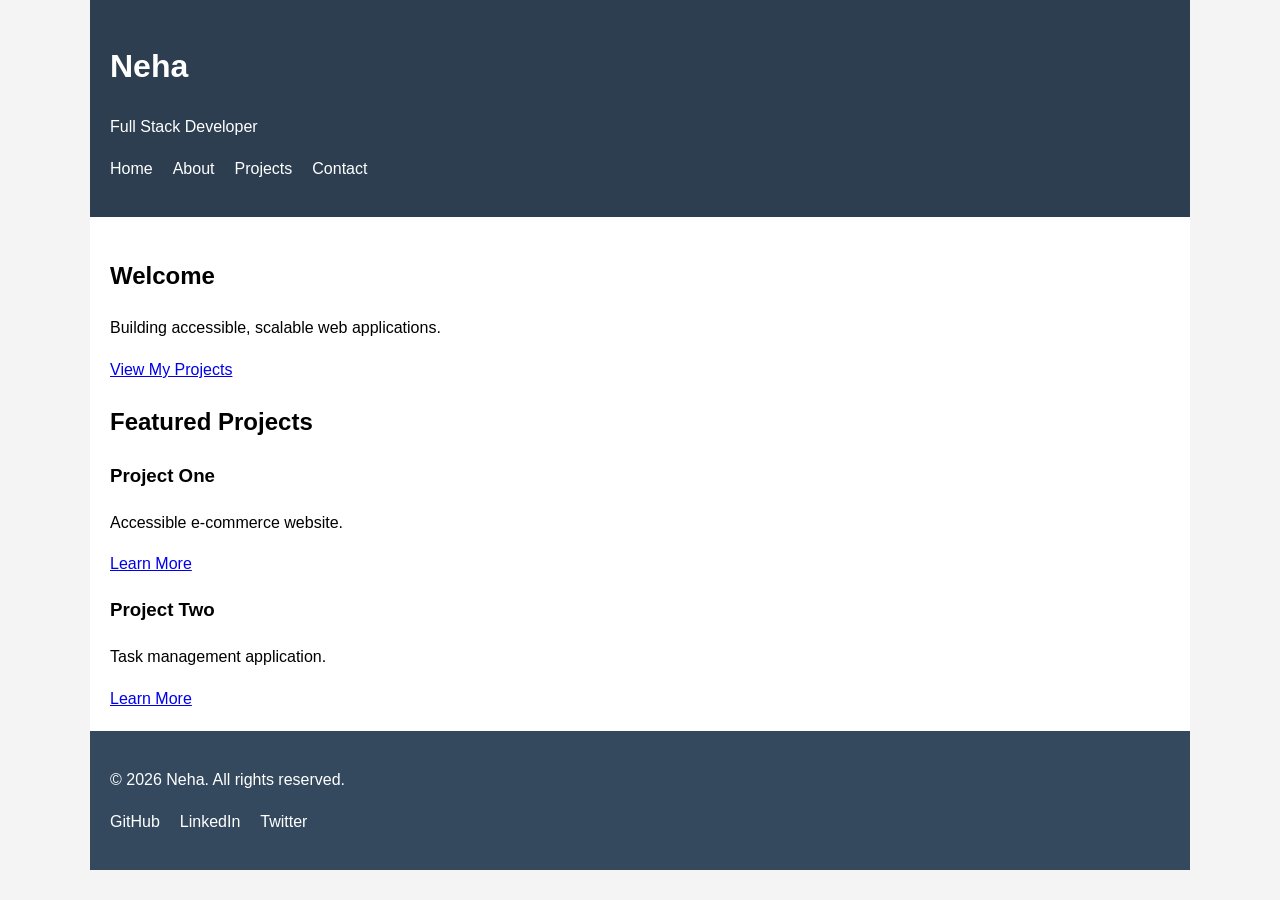
==== index.html @ 7d513105 "Initial commit" ====
<!DOCTYPE html>
<html lang="en">
<head>
<meta charset="UTF-8">
<meta name="viewport" content="width=device-width, initial-scale=1.0">

<title>Neha | Full Stack Developer Portfolio</title>

<meta name="description"
content=" portfolio showcasing web development projects, skills, experience, and contact information.">

<meta name="keywords"
content="Portfolio, Full Stack Developer, HTML, CSS, JavaScript">

<meta name="author" content="Neha">

<meta name="robots" content="index,follow">

<link rel="canonical"
href="https://example.com/">

<meta property="og:title"
content="Neha Portfolio">

<meta property="og:description"
content="Explore projects and experience of Neha.">

<meta property="og:type"
content="website">

<meta property="og:url"
content="https://example.com">

<meta property="og:image"
content="images/preview.jpg">

<link rel="stylesheet"
href="styles.css">
</head>

<body>

<a class="skip-link" href="#main-content">
Skip to main content
</a>

<header role="banner">

<h1>Neha</h1>

<p>Full Stack Developer</p>

<nav aria-label="Primary Navigation">

<ul>

<li><a href="index.html" aria-current="page">Home</a></li>

<li><a href="about.html">About</a></li>

<li><a href="projects.html">Projects</a></li>

<li><a href="contact.html">Contact</a></li>

</ul>

</nav>

</header>

<main id="main-content">

<section aria-labelledby="hero-title">

<h2 id="hero-title">
Welcome
</h2>

<p>
Building accessible, scalable web applications.
</p>

<a href="projects.html">
View My Projects
</a>

</section>

<section aria-labelledby="featured-projects">

<h2 id="featured-projects">
Featured Projects
</h2>

<article>

<h3>Project One</h3>

<p>
Accessible e-commerce website.
</p>

<a href="#">
Learn More
</a>

</article>

<article>

<h3>Project Two</h3>

<p>
Task management application.
</p>

<a href="#">
Learn More
</a>

</article>

</section>

</main>

<footer>

<p>
© 2026 Neha. All rights reserved.
</p>

<nav aria-label="Social Links">

<ul>

<li><a href="#" aria-label="GitHub Profile">GitHub</a></li>

<li><a href="#" aria-label="LinkedIn Profile">LinkedIn</a></li>

<li><a href="#" aria-label="Twitter Profile">Twitter</a></li>

</ul>

</nav>

</footer>

</body>
</html>
---- styles.css ----
* {
    box-sizing: border-box;
}

body {
    margin: 0;
    font-family: Arial, sans-serif;
    line-height: 1.6;
    background-color: #f4f4f4; /* Page background */
}

.skip-link {
    position: absolute;
    left: -9999px;
    top: 0;
}

.skip-link:focus {
    left: 10px;
    top: 10px;
    background-color: #000;
    color: #fff;
    padding: 10px;
    z-index: 1000;
}

header {
    max-width: 1100px;
    margin: auto;
    padding: 20px;
    background-color: #2c3e50; /* Dark blue */
    color: white;
}

main {
    max-width: 1100px;
    margin: auto;
    padding: 20px;
    background-color: #ffffff; /* White */
}

footer {
    max-width: 1100px;
    margin: auto;
    padding: 20px;
    background-color: #34495e; /* Dark gray-blue */
    color: white;
}

nav ul {
    display: flex;
    list-style: none;
    gap: 20px;
    padding: 0;
}

nav a {
    color: white;
    text-decoration: none;
}

a:focus,
button:focus,
input:focus,
textarea:focus {
    outline: 3px solid #005fcc;
    outline-offset: 3px;
}

input,
textarea,
button {
    width: 100%;
    padding: 12px;
    margin-top: 6px;
    margin-bottom: 20px;
}

button {
    cursor: pointer;
    background-color: #007bff;
    color: white;
    border: none;
}

button:hover {
    background-color: #0056b3;
}
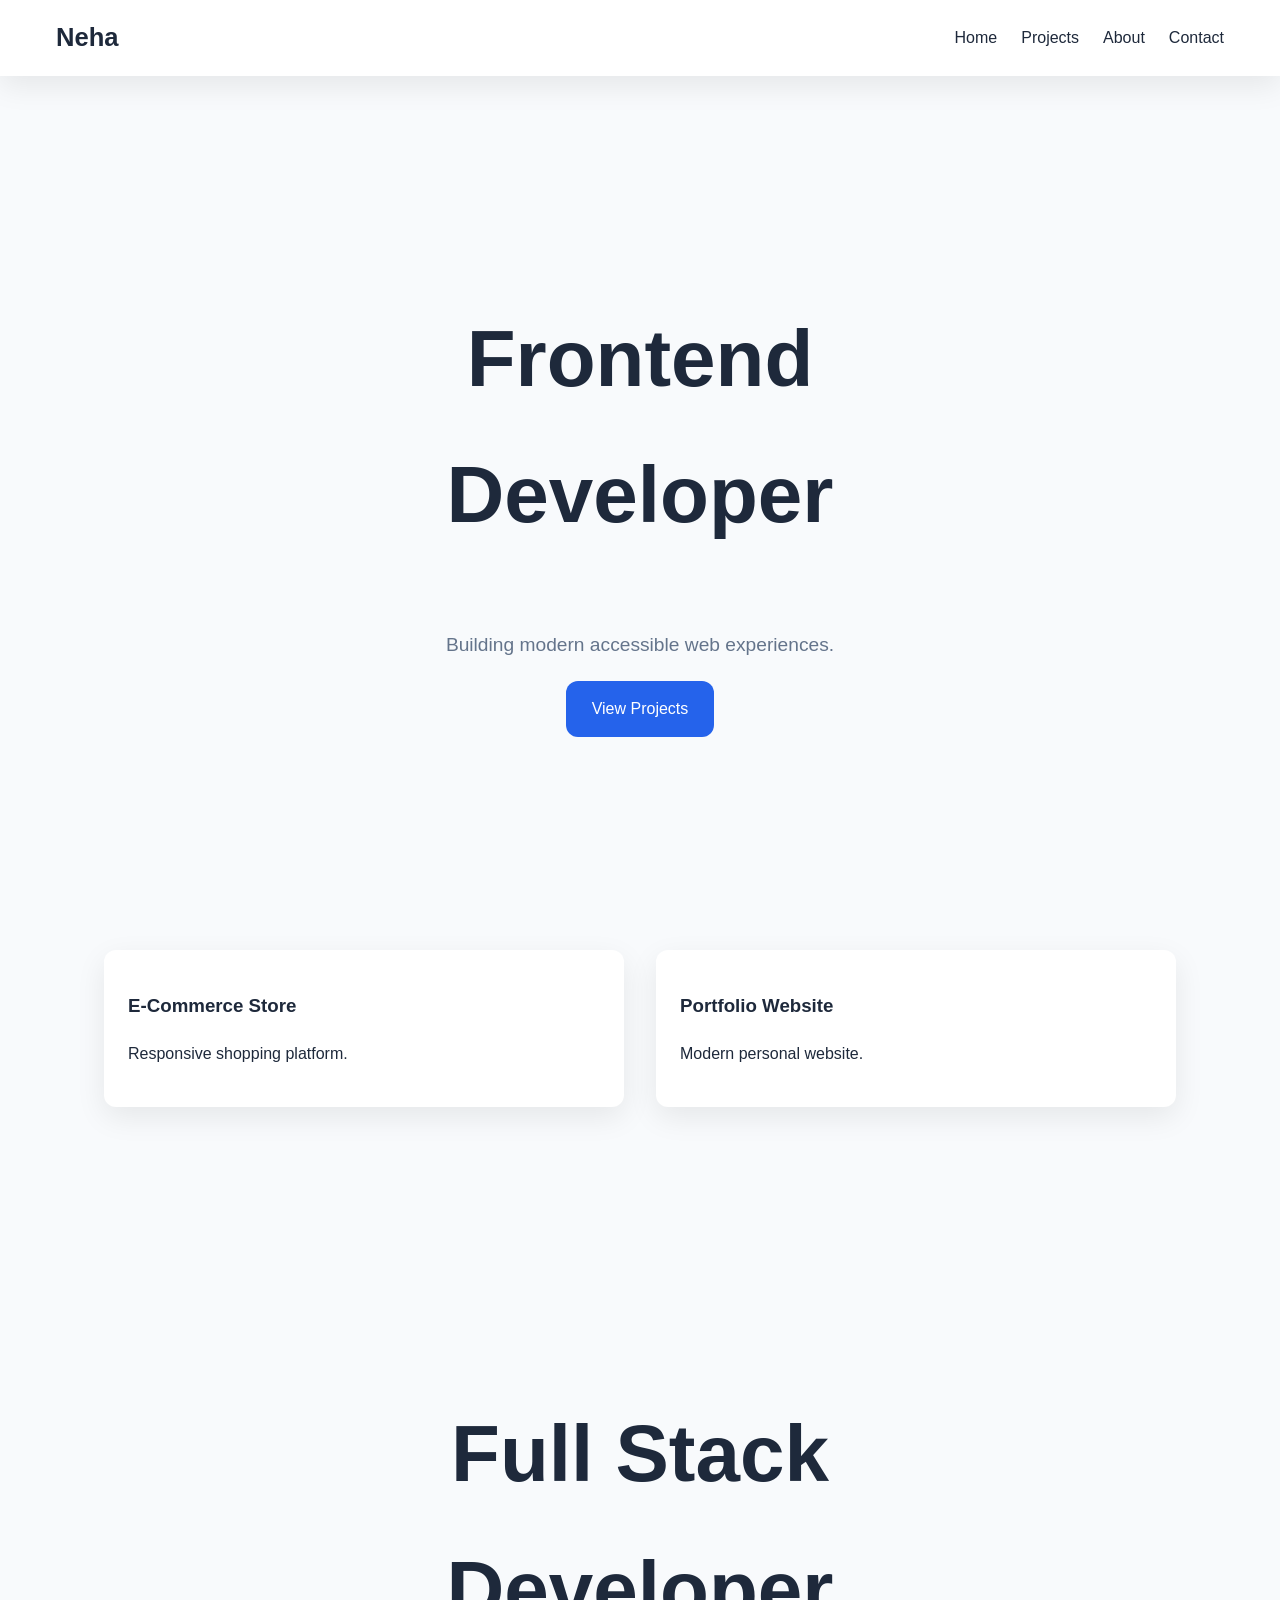
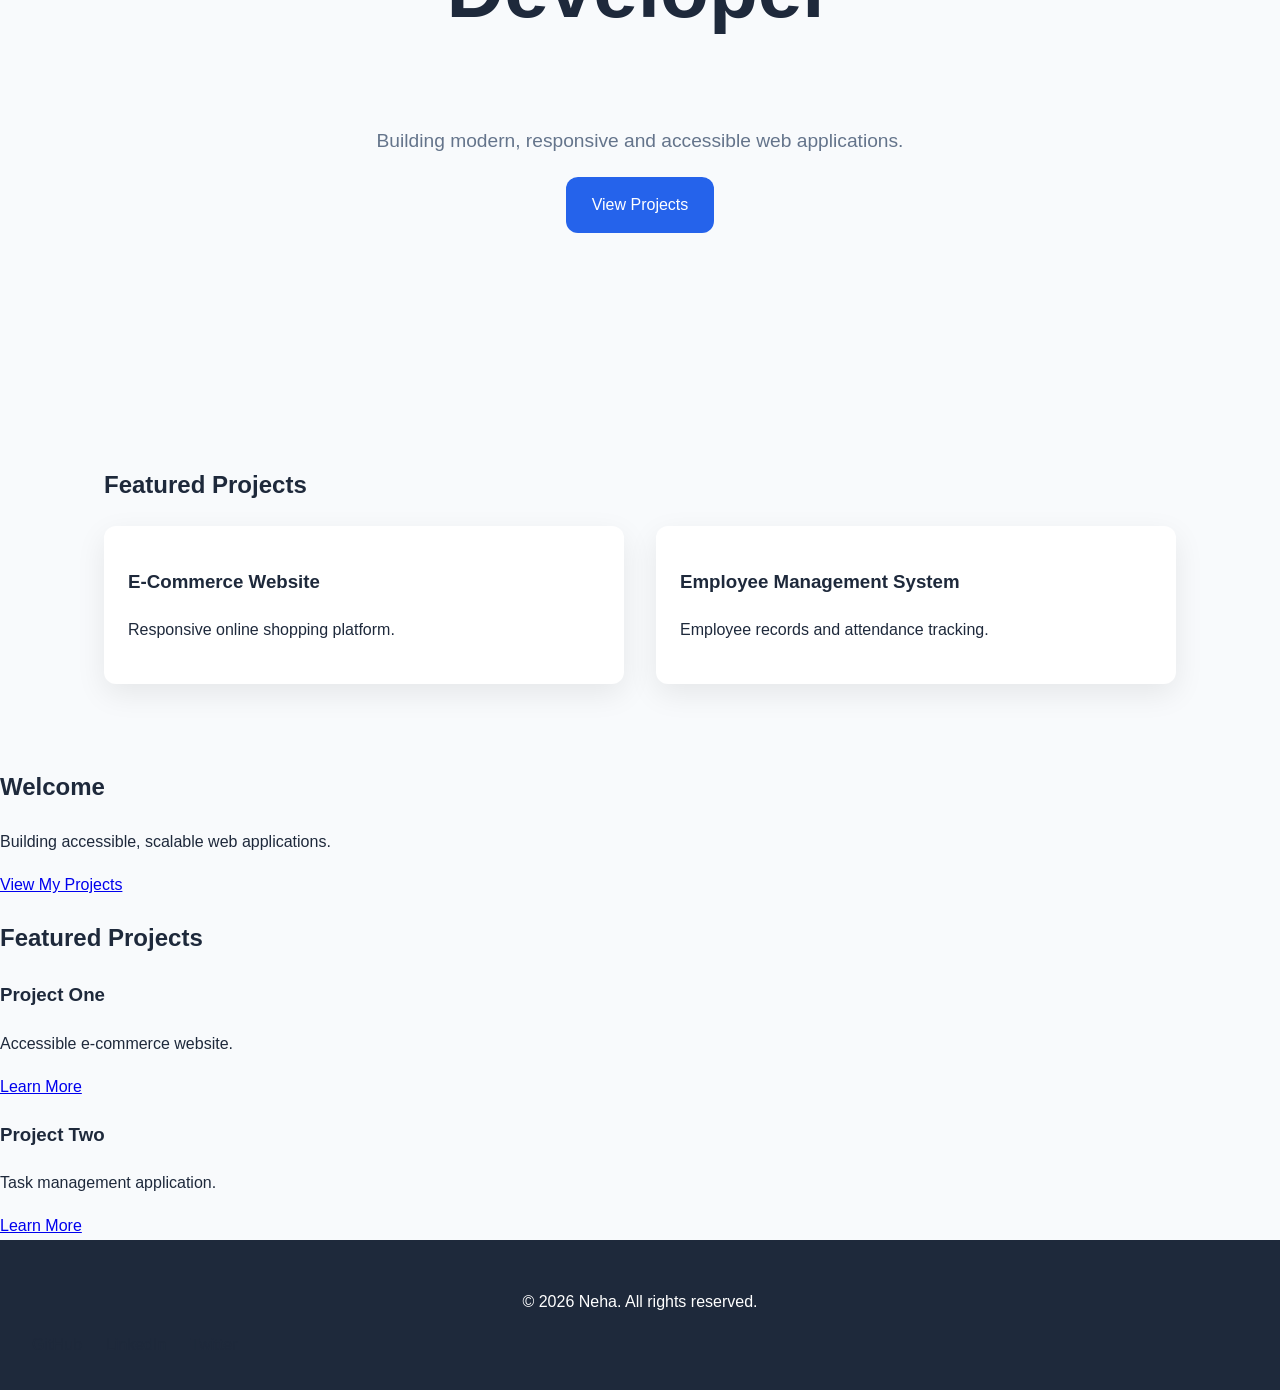
==== commit 561be53b: "Updated portfolio design" ====
--- a/index.html
+++ b/index.html
@@ -44,31 +44,103 @@
 Skip to main content
 </a>
 
-<header role="banner">
-
-<h1>Neha</h1>
-
-<p>Full Stack Developer</p>
-
-<nav aria-label="Primary Navigation">
-
-<ul>
-
-<li><a href="index.html" aria-current="page">Home</a></li>
-
-<li><a href="about.html">About</a></li>
-
-<li><a href="projects.html">Projects</a></li>
-
-<li><a href="contact.html">Contact</a></li>
-
-</ul>
-
-</nav>
-
+<header>
+    <div class="header-container">
+
+        <div class="logo">
+            Neha
+        </div>
+
+        <nav>
+            <ul>
+                <li><a href="#">Home</a></li>
+                <li><a href="#">Projects</a></li>
+                <li><a href="#">About</a></li>
+                <li><a href="#">Contact</a></li>
+            </ul>
+        </nav>
+
+    </div>
 </header>
 
+<section class="hero">
+    <div class="hero-content">
+        <h1>Frontend Developer</h1>
+        <p>
+            Building modern accessible web experiences.
+        </p>
+
+        <a href="#" class="btn">
+            View Projects
+        </a>
+    </div>
+</section>
+
+<section class="projects container">
+    <div class="projects-grid">
+
+        <article class="card">
+            <h3>E-Commerce Store</h3>
+            <p>Responsive shopping platform.</p>
+        </article>
+
+        <article class="card">
+            <h3>Portfolio Website</h3>
+            <p>Modern personal website.</p>
+        </article>
+
+    </div>
+</section>
+
 <main id="main-content">
+    <section class="hero">
+
+    <div class="hero-content">
+
+        <h1>
+            Full Stack Developer
+        </h1>
+
+        <p>
+            Building modern, responsive and accessible web applications.
+        </p>
+
+        <a href="projects.html" class="btn">
+            View Projects
+        </a>
+
+    </div>
+
+</section>
+<section class="projects container">
+
+    <h2>Featured Projects</h2>
+
+    <div class="projects-grid">
+
+        <article class="card">
+
+            <h3>E-Commerce Website</h3>
+
+            <p>
+                Responsive online shopping platform.
+            </p>
+
+        </article>
+
+        <article class="card">
+
+            <h3>Employee Management System</h3>
+
+            <p>
+                Employee records and attendance tracking.
+            </p>
+
+        </article>
+
+    </div>
+
+</section>
 
 <section aria-labelledby="hero-title">
 
--- a/styles.css
+++ b/styles.css
@@ -1,88 +1,401 @@
-* {
+/* =========================
+   CSS VARIABLES
+========================= */
+
+:root {
+    --primary: #2563eb;
+    --secondary: #1e293b;
+    --accent: #38bdf8;
+
+    --bg: #f8fafc;
+    --surface: #ffffff;
+
+    --text: #1e293b;
+    --text-light: #64748b;
+
+    --border: #e2e8f0;
+
+    --shadow:
+        0 10px 30px rgba(0,0,0,.08);
+
+    --radius: 12px;
+
+    --transition: 0.3s ease;
+}
+
+/* Dark Mode */
+
+[data-theme="dark"] {
+    --bg: #0f172a;
+    --surface: #1e293b;
+    --text: #f8fafc;
+    --text-light: #cbd5e1;
+    --border: #334155;
+}
+
+/* =========================
+   RESET
+========================= */
+
+*,
+*::before,
+*::after {
     box-sizing: border-box;
+}
+
+html {
+    scroll-behavior: smooth;
 }
 
 body {
     margin: 0;
-    font-family: Arial, sans-serif;
-    line-height: 1.6;
-    background-color: #f4f4f4; /* Page background */
-}
+    font-family:
+        Inter,
+        Segoe UI,
+        sans-serif;
+
+    background: var(--bg);
+    color: var(--text);
+
+    line-height: 1.7;
+
+    transition:
+        background var(--transition),
+        color var(--transition);
+}
+
+/* =========================
+   SKIP LINK
+========================= */
 
 .skip-link {
     position: absolute;
     left: -9999px;
+}
+
+.skip-link:focus {
+    left: 20px;
+    top: 20px;
+
+    background: #000;
+    color: #fff;
+
+    padding: 12px;
+    z-index: 9999;
+}
+
+/* =========================
+   HEADER
+========================= */
+
+header {
+    background: var(--surface);
+
+    position: sticky;
     top: 0;
-}
-
-.skip-link:focus {
-    left: 10px;
-    top: 10px;
-    background-color: #000;
-    color: #fff;
-    padding: 10px;
+
     z-index: 1000;
-}
-
-header {
-    max-width: 1100px;
+
+    box-shadow: var(--shadow);
+}
+
+.header-container {
+    max-width: 1200px;
+
     margin: auto;
-    padding: 20px;
-    background-color: #2c3e50; /* Dark blue */
+
+    padding: 1rem;
+
+    display: flex;
+
+    justify-content: space-between;
+    align-items: center;
+}
+
+.logo {
+    font-size: 1.6rem;
+    font-weight: 700;
+}
+
+/* =========================
+   NAVIGATION
+========================= */
+
+nav ul {
+    list-style: none;
+
+    display: flex;
+    gap: 1.5rem;
+
+    margin: 0;
+    padding: 0;
+}
+
+nav a {
+    text-decoration: none;
+    color: var(--text);
+
+    font-weight: 500;
+
+    transition: color .3s;
+}
+
+nav a:hover {
+    color: var(--primary);
+}
+
+/* =========================
+   HERO SECTION
+========================= */
+
+.hero {
+    min-height: 90vh;
+
+    display: grid;
+
+    place-items: center;
+
+    text-align: center;
+
+    padding: 2rem;
+}
+
+.hero-content {
+    max-width: 700px;
+}
+
+.hero h1 {
+    font-size: clamp(2.5rem, 8vw, 5rem);
+}
+
+.hero p {
+    font-size: 1.2rem;
+
+    color: var(--text-light);
+}
+
+/* =========================
+   BUTTONS
+========================= */
+
+.btn {
+    display: inline-block;
+
+    padding: .9rem 1.6rem;
+
+    border-radius: var(--radius);
+
+    background: var(--primary);
     color: white;
-}
-
-main {
-    max-width: 1100px;
+
+    text-decoration: none;
+
+    transition: transform .3s;
+}
+
+.btn:hover {
+    transform: translateY(-3px);
+}
+
+/* =========================
+   MAIN GRID LAYOUT
+========================= */
+
+.container {
+    max-width: 1200px;
+
     margin: auto;
-    padding: 20px;
-    background-color: #ffffff; /* White */
-}
-
-footer {
-    max-width: 1100px;
-    margin: auto;
-    padding: 20px;
-    background-color: #34495e; /* Dark gray-blue */
+
+    padding: 2rem;
+}
+
+.grid-layout {
+    display: grid;
+
+    grid-template-columns:
+        repeat(auto-fit,
+        minmax(300px,1fr));
+
+    gap: 2rem;
+}
+
+/* =========================
+   CARDS
+========================= */
+
+.card {
+    background: var(--surface);
+
+    border-radius: var(--radius);
+
+    padding: 1.5rem;
+
+    box-shadow: var(--shadow);
+
+    transition: transform .3s;
+}
+
+.card:hover {
+    transform: translateY(-8px);
+}
+
+.card img {
+    width: 100%;
+
+    border-radius: 10px;
+}
+
+.card h3 {
+    margin-top: 1rem;
+}
+
+/* =========================
+   PROJECTS SECTION
+========================= */
+
+.projects {
+    padding: 5rem 0;
+}
+
+.projects-grid {
+    display: grid;
+
+    grid-template-columns:
+        repeat(auto-fit,
+        minmax(320px,1fr));
+
+    gap: 2rem;
+}
+
+/* =========================
+   ABOUT SECTION
+========================= */
+
+.about {
+    display: grid;
+
+    gap: 2rem;
+
+    align-items: center;
+}
+
+.about img {
+    width: 100%;
+    border-radius: 20px;
+}
+
+/* =========================
+   CONTACT FORM
+========================= */
+
+form {
+    display: grid;
+    gap: 1rem;
+}
+
+input,
+textarea {
+    width: 100%;
+
+    padding: 1rem;
+
+    border: 1px solid var(--border);
+
+    border-radius: 8px;
+
+    background: var(--surface);
+
+    color: var(--text);
+}
+
+button {
+    background: var(--primary);
+
     color: white;
-}
-
-nav ul {
-    display: flex;
-    list-style: none;
-    gap: 20px;
-    padding: 0;
-}
-
-nav a {
-    color: white;
-    text-decoration: none;
-}
+
+    border: none;
+
+    padding: 1rem;
+
+    border-radius: 8px;
+
+    cursor: pointer;
+}
+
+button:hover {
+    opacity: .9;
+}
+
+/* =========================
+   ACCESSIBILITY
+========================= */
 
 a:focus,
 button:focus,
 input:focus,
 textarea:focus {
-    outline: 3px solid #005fcc;
+    outline: 3px solid var(--accent);
     outline-offset: 3px;
 }
 
-input,
-textarea,
-button {
-    width: 100%;
-    padding: 12px;
-    margin-top: 6px;
-    margin-bottom: 20px;
-}
-
-button {
-    cursor: pointer;
-    background-color: #007bff;
+/* =========================
+   FOOTER
+========================= */
+
+footer {
+    background: var(--secondary);
+
     color: white;
-    border: none;
-}
-
-button:hover {
-    background-color: #0056b3;
+
+    text-align: center;
+
+    padding: 2rem;
+}
+
+/* =========================
+   MOBILE FIRST
+========================= */
+
+@media (max-width: 768px) {
+
+    .header-container {
+        flex-direction: column;
+        gap: 1rem;
+    }
+
+    nav ul {
+        flex-direction: column;
+        text-align: center;
+    }
+
+    .hero {
+        min-height: 70vh;
+    }
+}
+
+/* =========================
+   TABLET
+========================= */
+
+@media (min-width: 769px) {
+
+    .about {
+        grid-template-columns:
+            1fr 1fr;
+    }
+}
+
+/* =========================
+   DESKTOP
+========================= */
+
+@media (min-width: 1024px) {
+
+    .hero h1 {
+        font-size: 5rem;
+    }
+
+    .container {
+        padding: 4rem;
+    }
 }
